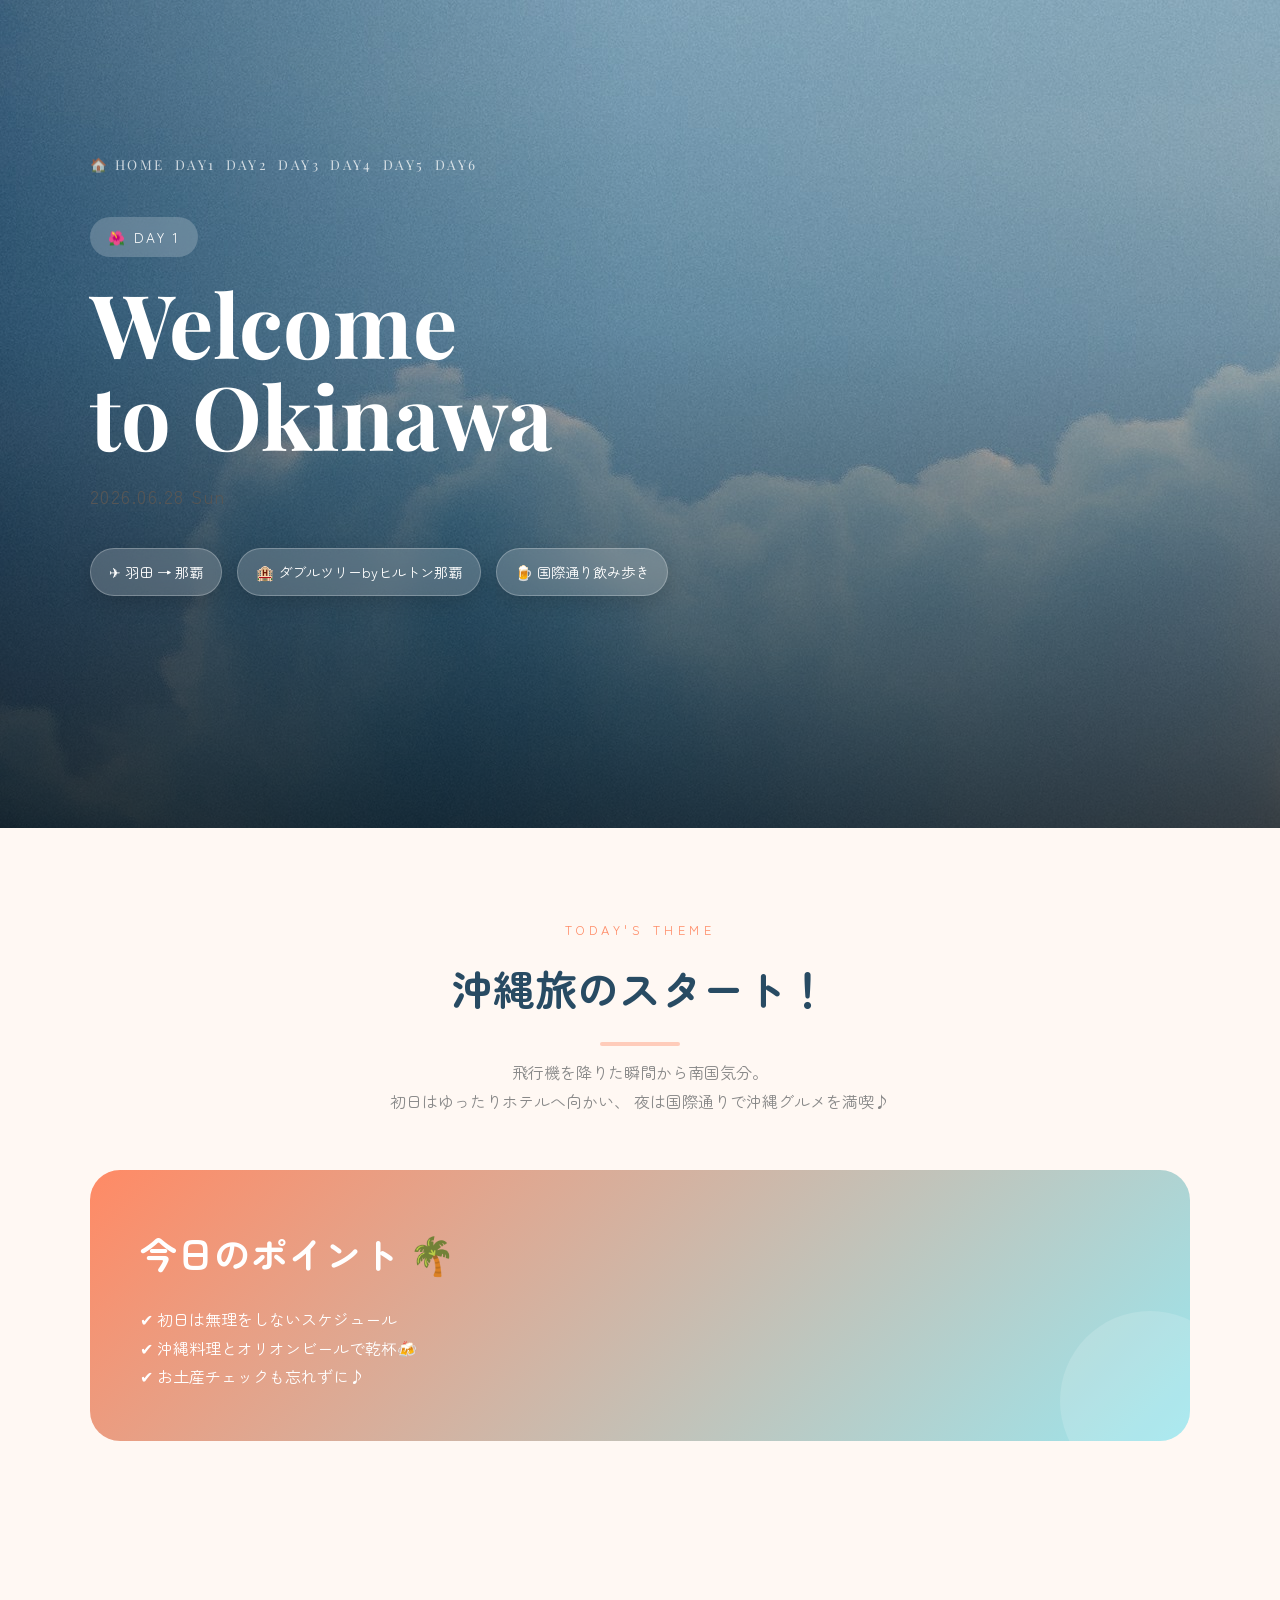
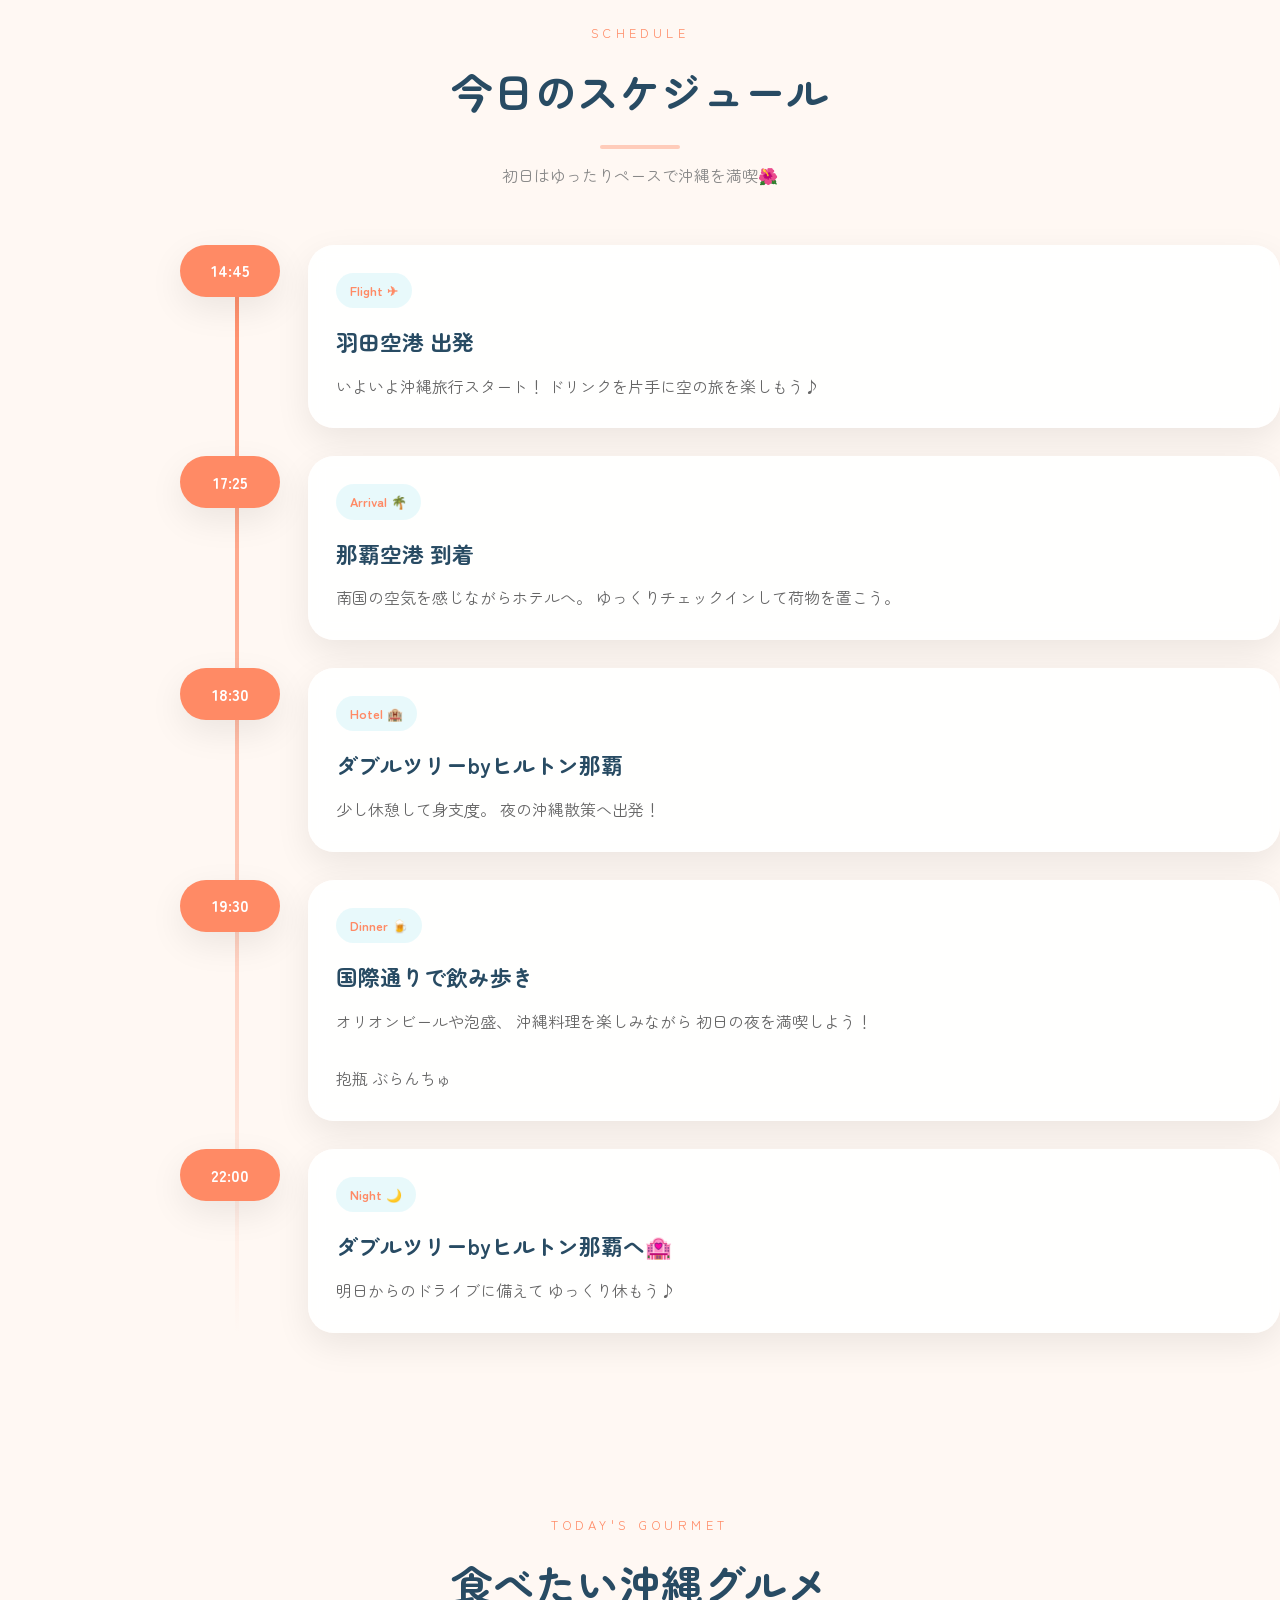
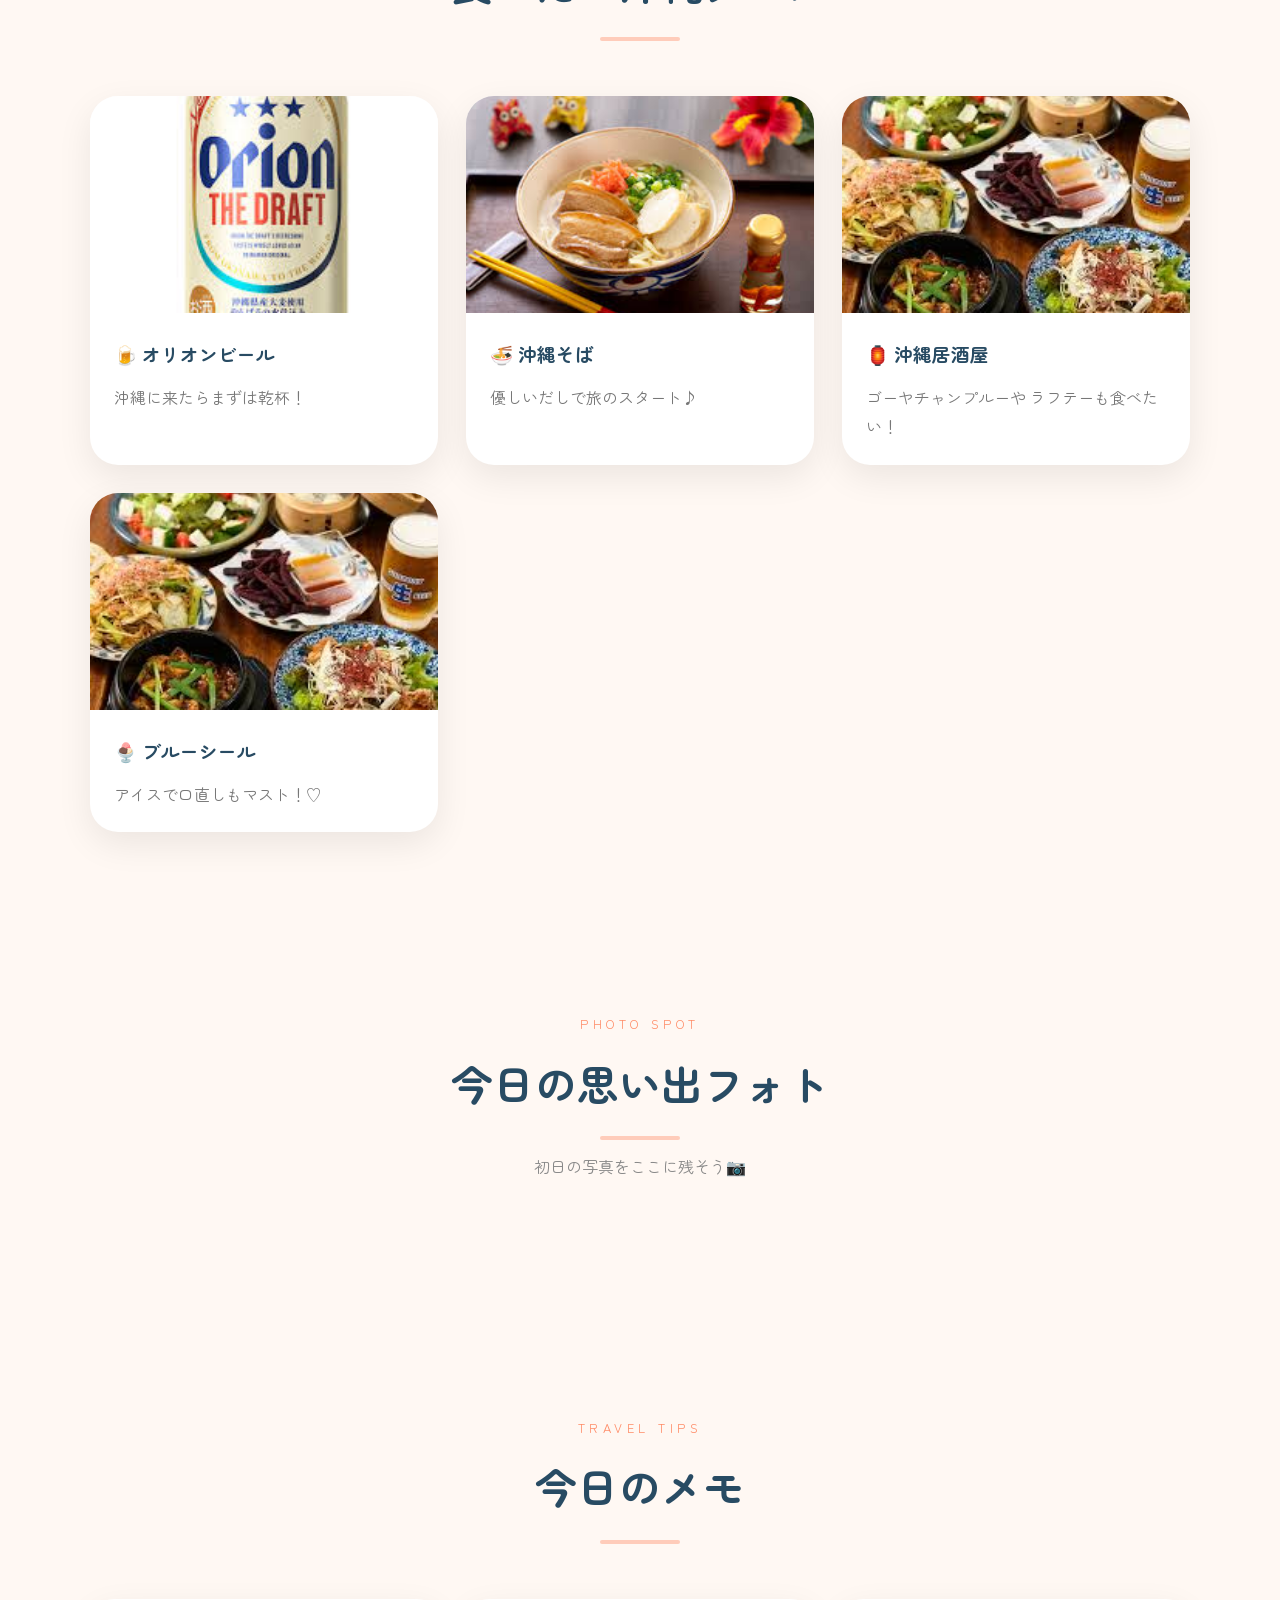
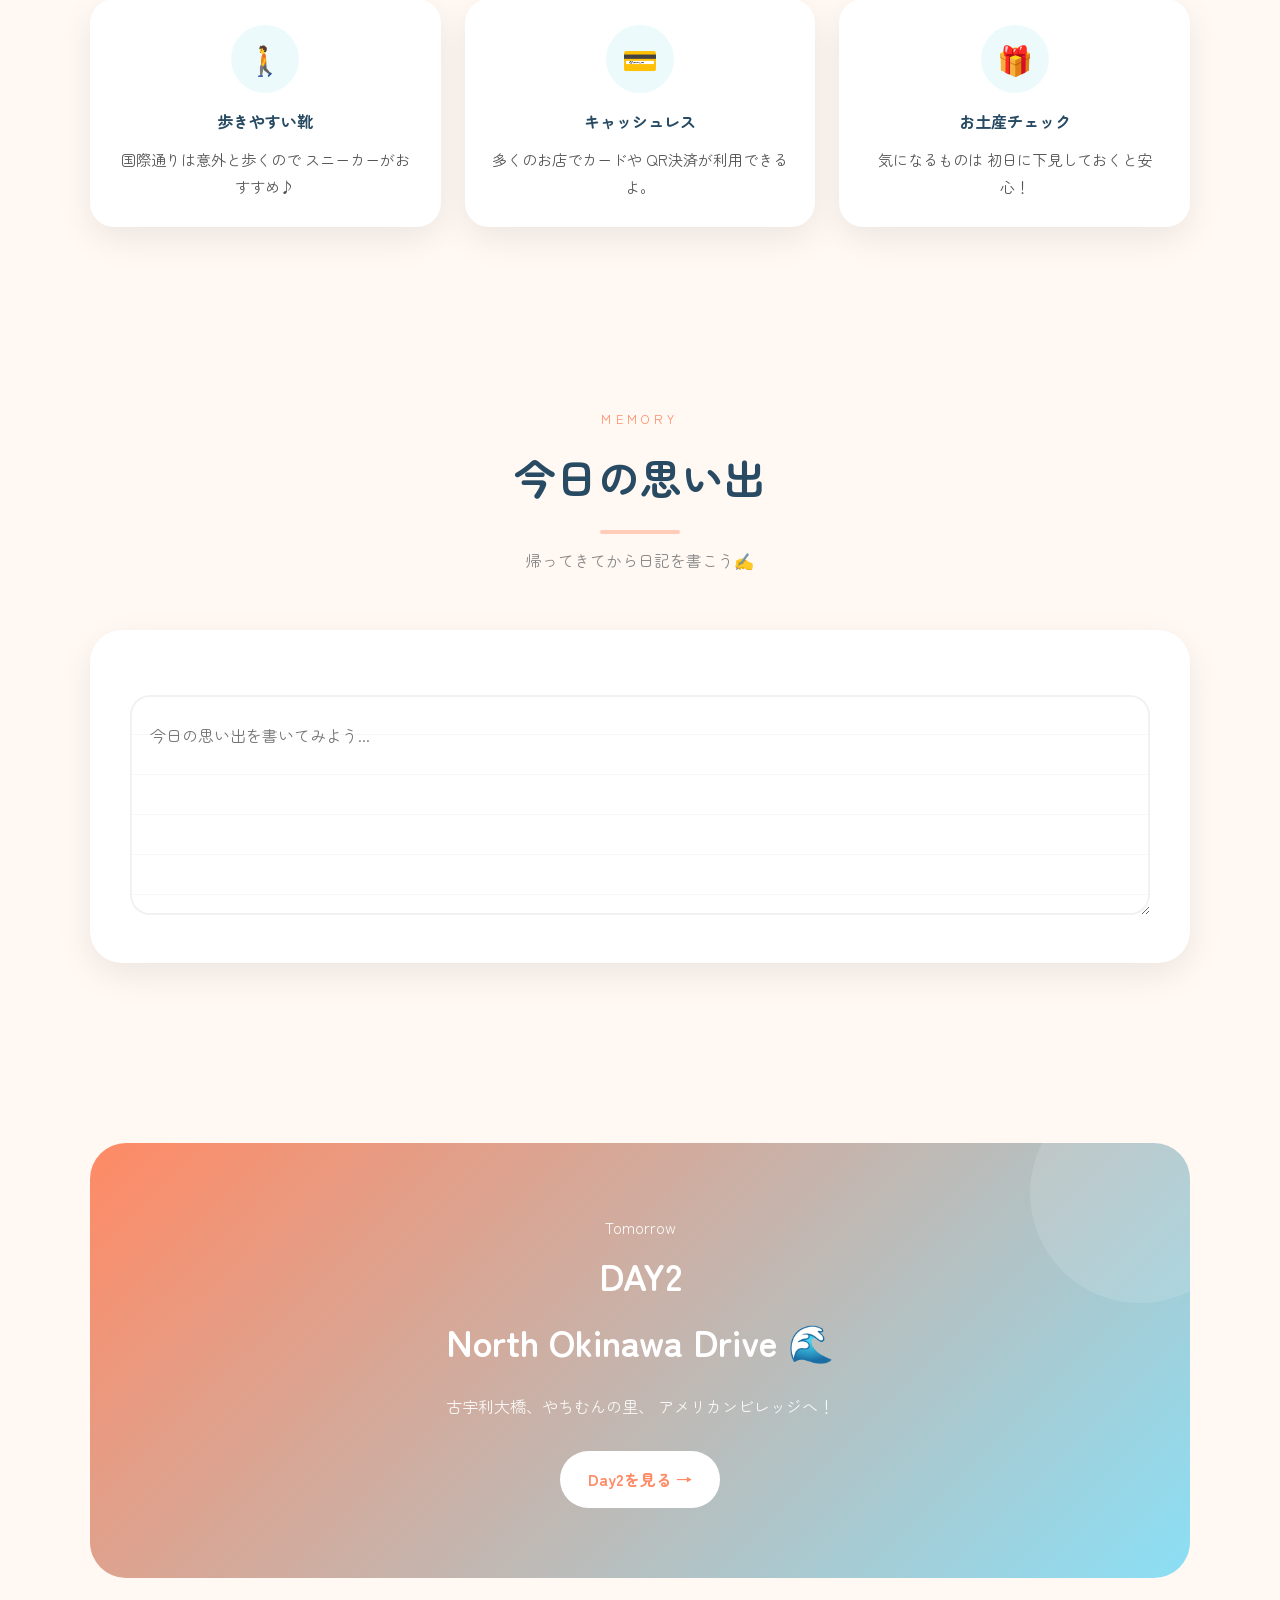
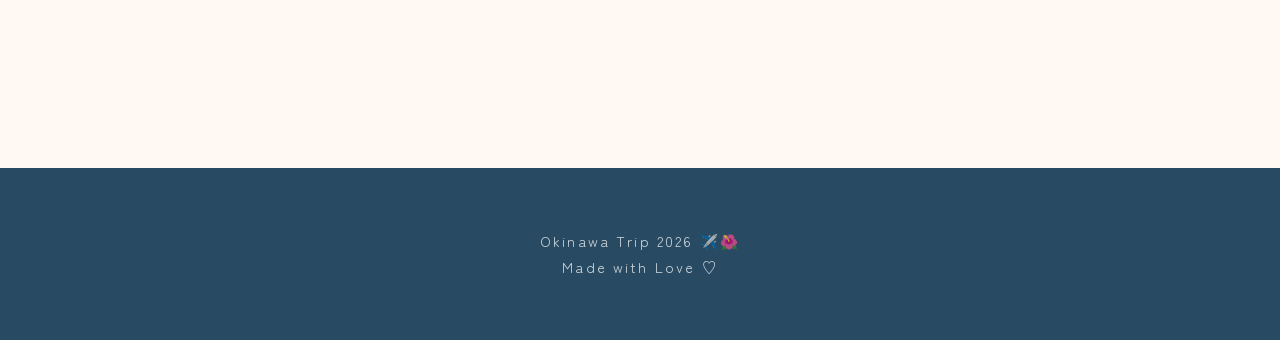
==== day1.html @ 251037a1 "Add files via upload" ====
<!DOCTYPE html>
<html lang="ja">

<head>
    <meta charset="UTF-8">
    <meta name="viewport" content="width=device-width, initial-scale=1.0">
    <title>Day1｜Welcome to Okinawa</title>
    <link rel="stylesheet" href="style.css">
</head>

<body class="day1">
    <!-- ==========================
         HERO
    =========================== -->
    <header class="hero" style="background-image:url('Background/day1.jpg');">
        <div class="hero-inner">
            <nav class="trip-nav">
                <a href="index.html">🏠 HOME</a>
                <a href="day1.html">DAY1</a>
                <a href="day2.html">DAY2</a>
                <a href="day3.html">DAY3</a>
                <a href="day4.html">DAY4</a>
                <a href="day5.html">DAY5</a>
                <a href="day6.html">DAY6</a>
            </nav>
            <span class="hero-day">
                🌺 DAY 1
            </span>
            <h1>
                Welcome<br>
                to Okinawa
            </h1>
            <p class="hero-sub">
                2026.06.28 Sun
            </p>
            <div class="hero-info">
                <span class="hero-chip">
                    ✈ 羽田 → 那覇
                </span>
                <span class="hero-chip">
                    🏨 ダブルツリーbyヒルトン那覇
                </span>
                <span class="hero-chip">
                    🍺 国際通り飲み歩き
                </span>
            </div>
        </div>
    </header>
    <!-- ==========================
         TODAY'S THEME
    =========================== -->
    <section>
        <div class="container">
            <div class="section-title fade">
                <span>Today's Theme</span>
                <h2>
                    沖縄旅のスタート！
                </h2>
                <p>
                    飛行機を降りた瞬間から南国気分。
                    <br>
                    初日はゆったりホテルへ向かい、
                    夜は国際通りで沖縄グルメを満喫♪
                </p>
            </div>
            <div class="pickup fade">
                <h2>
                    今日のポイント 🌴
                </h2>
                <p>
                    ✔ 初日は無理をしないスケジュール<br>
                    ✔ 沖縄料理とオリオンビールで乾杯🍻<br>
                    ✔ お土産チェックも忘れずに♪
                </p>
            </div>
        </div>
    </section>
    <!-- ==========================
         SCHEDULE
    =========================== -->
    <section>
        <div class="container">
            <div class="section-title fade">
                <span>Schedule</span>
                <h2>
                    今日のスケジュール
                </h2>
                <p>
                    初日はゆったりペースで沖縄を満喫🌺
                </p>
            </div>
            <div class="schedule fade">
                <div class="schedule-item">
                    <div class="schedule-time">
                        14:45
                    </div>
                    <div class="schedule-card">
                        <span class="tag">Flight ✈</span>
                        <h3>
                            羽田空港 出発
                        </h3>
                        <p>
                            いよいよ沖縄旅行スタート！
                            ドリンクを片手に空の旅を楽しもう♪
                        </p>
                    </div>
                </div>
                <div class="schedule-item">
                    <div class="schedule-time">
                        17:25
                    </div>
                    <div class="schedule-card">
                        <span class="tag">Arrival 🌴</span>
                        <h3>
                            那覇空港 到着
                        </h3>
                        <p>
                            南国の空気を感じながらホテルへ。
                            ゆっくりチェックインして荷物を置こう。
                        </p>
                    </div>
                </div>
                <div class="schedule-item">
                    <div class="schedule-time">
                        18:30
                    </div>
                    <div class="schedule-card">
                        <span class="tag">Hotel 🏨</span>
                        <h3>
                            ダブルツリーbyヒルトン那覇
                        </h3>
                        <p>
                            少し休憩して身支度。
                            夜の沖縄散策へ出発！
                        </p>
                    </div>
                </div>
                <div class="schedule-item">
                    <div class="schedule-time">
                        19:30
                    </div>
                    <div class="schedule-card">
                        <span class="tag">Dinner 🍺</span>
                        <h3>
                            国際通りで飲み歩き
                        </h3>
                        <p>
                            オリオンビールや泡盛、
                            沖縄料理を楽しみながら
                            初日の夜を満喫しよう！<br></br>
                            <a href="https://tabelog.com/okinawa/A4701/A470101/47002178/?gclsrc=aw.ds&&cid=yo_g_kw_shop_nml_47002178&gad_source=1&gad_campaignid=15516669106&gbraid=0AAAAADO8PFQ2NUq-G0MVsHvHdZ_PA7Sg9&gclid=Cj0KCQjw3K7RBhDJARIsAKRtP5SpSQHiXupCxWFwwmsovNoBuqVOJ9k1qZRU2jKMVcMt-S12qE7aiZEaAvj2EALw_wcB"
                                target="_blank" rel="noopener noreferrer">
                                抱瓶
                            </a>
                            <a href="https://tabelog.com/okinawa/A4701/A470101/47017376/?gclsrc=aw.ds&&cid=yo_g_kw_shop_nml_47017376&gad_source=1&gad_campaignid=15516669106&gbraid=0AAAAADO8PFQ2NUq-G0MVsHvHdZ_PA7Sg9&gclid=Cj0KCQjw3K7RBhDJARIsAKRtP5Sj0iE2bbgBYl0jLt5l17w6W36WVewSd4ZncRZOty7dJV7TUEob0XEaAmU5EALw_wcB"
                                target="_blank" rel="noopener noreferrer">
                                ぶらんちゅ
                            </a>
                        <p class="spot-link">
                        </p>
                    </div>
                </div>
                <div class="schedule-item">
                    <div class="schedule-time">
                        22:00
                    </div>
                    <div class="schedule-card">
                        <span class="tag">Night 🌙</span>
                        <h3>
                            ダブルツリーbyヒルトン那覇へ🏩
                        </h3>
                        <p>
                            明日からのドライブに備えて
                            ゆっくり休もう♪
                        </p>
                    </div>
                </div>
            </div>
        </div>
    </section>
    <!-- ==========================
         TODAY'S GOURMET
    =========================== -->
    <section>
        <div class="container">
            <div class="section-title fade">
                <span>Today's Gourmet</span>
                <h2>
                    食べたい沖縄グルメ
                </h2>
            </div>
            <div class="gourmet fade">
                <div class="gourmet-card">
                    <img src="Background/orion_beer.jpg" alt="オリオンビール">
                    <div class="gourmet-body">
                        <h3>
                            🍺 オリオンビール
                        </h3>
                        <p>
                            沖縄に来たらまずは乾杯！
                        </p>
                    </div>
                </div>
                <div class="gourmet-card">
                    <img src="Background/soba.jpg" alt="沖縄そば">
                    <div class="gourmet-body">
                        <h3>
                            🍜 沖縄そば
                        </h3>
                        <p>
                            優しいだしで旅のスタート♪
                        </p>
                    </div>
                </div>
                <div class="gourmet-card">
                    <img src="Background/izakaya.jpg" alt="沖縄居酒屋">
                    <div class="gourmet-body">
                        <h3>
                            🏮 沖縄居酒屋
                        </h3>
                        <p>
                            ゴーヤチャンプルーや
                            ラフテーも食べたい！
                        </p>
                    </div>
                </div>
                <div class="gourmet-card">
                    <img src="Background/izakaya.jpg" alt="沖縄居酒屋">
                    <div class="gourmet-body">
                        <h3>
                            🍨 ブルーシール
                        </h3>
                        <p>
                            アイスで口直しもマスト！♡
                        </p>
                    </div>
                </div>
            </div>
        </div>
    </section>
    <!-- ==========================
         PHOTO SPOT
    =========================== -->
    <section>
        <div class="container">
            <div class="section-title fade">
                <span>Photo Spot</span>
                <h2>
                    今日の思い出フォト
                </h2>
                <p>
                    初日の写真をここに残そう📷
                </p>
            </div>
            <!-- <div class="photo-grid fade">
                <div class="photo-card">
                    <img src="Background/kokusai_doori.jpg" alt="国際通り">
                    <div class="photo-body">
                        <h3>
                            🌴 国際通り
                        </h3>
                        <p>
                            ネオンが灯る沖縄一番の繁華街。
                            旅のスタートにぴったり！
                        </p>
                    </div>
                </div>
                <div class="photo-card">
                    <img src="Background/orion_beer.jpg" alt="オリオンビール">
                    <div class="photo-body">
                        <h3>
                            🍺 乾杯！
                        </h3>
                        <p>
                            沖縄に着いた記念の一枚✨
                        </p>
                    </div>
                </div>
            </div>
        </div> -->
    </section>
    <!-- ==========================
         TRAVEL TIPS
    =========================== -->
    <section>
        <div class="container">
            <div class="section-title fade">
                <span>Travel Tips</span>
                <h2>
                    今日のメモ
                </h2>
            </div>
            <div class="info-box fade">
                <div class="info-item">
                    <div class="icon">
                        🚶
                    </div>
                    <h4>
                        歩きやすい靴
                    </h4>
                    <p>
                        国際通りは意外と歩くので
                        スニーカーがおすすめ♪
                    </p>
                </div>
                <div class="info-item">
                    <div class="icon">
                        💳
                    </div>
                    <h4>
                        キャッシュレス
                    </h4>
                    <p>
                        多くのお店でカードや
                        QR決済が利用できるよ。
                    </p>
                </div>
                <div class="info-item">
                    <div class="icon">
                        🎁
                    </div>
                    <h4>
                        お土産チェック
                    </h4>
                    <p>
                        気になるものは
                        初日に下見しておくと安心！
                    </p>
                </div>
            </div>
        </div>
    </section>
    <!-- ==========================
         MEMORY
    =========================== -->
    <section>
        <div class="container">
            <div class="section-title fade">
                <span>Memory</span>
                <h2>
                    今日の思い出
                </h2>
                <p>
                    帰ってきてから日記を書こう✍️
                </p>
            </div>
            <div class="memory fade">
                <textarea placeholder="今日の思い出を書いてみよう..."></textarea>
            </div>
        </div>
    </section>
    <!-- ==========================
         NEXT DAY
    =========================== -->
    <section>
        <div class="container">
            <div class="next-day fade">
                <p>
                    Tomorrow
                </p>
                <h2>
                    DAY2<br>
                    North Okinawa Drive 🌊
                </h2>
                <p>
                    古宇利大橋、やちむんの里、
                    アメリカンビレッジへ！
                </p>
                <a href="day2.html" class="button">
                    Day2を見る →
                </a>
            </div>
        </div>
    </section>
    <footer>
        <p>
            Okinawa Trip 2026 ✈️🌺<br>
            Made with Love ♡
        </p>
    </footer>
    <script src="script.js"></script>
</body>

</html>
---- style.css ----
/* ==================================================
   OKINAWA TRIP 2026
   STYLE.CSS
   Part 1
================================================== */
/* ==================================================
   GOOGLE FONT
================================================== */
@import url('https://fonts.googleapis.com/css2?family=Zen+Maru+Gothic:wght@400;500;700&family=Playfair+Display:wght@500;700&display=swap');

/* ==================================================
   RESET
================================================== */
* {
    margin: 0;
    padding: 0;
    box-sizing: border-box;
}

html {
    scroll-behavior: smooth;
}

body {
    font-family: "Zen Maru Gothic", sans-serif;
    background:
        radial-gradient(circle at top right,
            rgba(255, 255, 255, .85),
            transparent 35%),
        radial-gradient(circle at bottom left,
            rgba(255, 255, 255, .55),
            transparent 30%),
        radial-gradient(circle at 20% 20%,
            rgba(255, 255, 255, .45),
            transparent 25%),
        var(--bg);
    color: #555;
    line-height: 1.8;
    overflow-x: hidden;
}

img {
    display: block;
    width: 100%;
}

a {
    color: inherit;
    text-decoration: none;
}

ul {
    list-style: none;
}

button {
    border: none;
    background: none;
    font: inherit;
}

/* ==================================================
   VARIABLES
================================================== */
:root {
    /* Theme */
    --main: #67D3E0;
    --sub: #8CE0A9;
    --accent: #FFD166;
    --pink: #FFB8D5;
    --orange: #FFA552;
    --white: #ffffff;
    --bg: #FFFDF9;
    --text: #565656;
    --title: #284B63;
    --line: #ECECEC;
    /* Radius */
    --radius-s: 12px;
    --radius-m: 22px;
    --radius-l: 36px;
    /* Shadow */
    --shadow:
        0 12px 35px rgba(0, 0, 0, .08);
    --shadow-hover:
        0 22px 45px rgba(0, 0, 0, .12);
    /* Width */
    --content: 1100px;
}

/* ==================================================
   COMMON
================================================== */
.container {
    width: min(var(--content), 90%);
    margin: auto;
}

section {
    padding: 90px 0;
}

h1 {
    font-family: "Playfair Display", serif;
    color: white;
}

h2 {
    font-size: 2.3rem;
    color: var(--title);
}

h3 {
    color: var(--title);
}

p {
    color: var(--text);
}

.pc {
    display: block;
}

.sp {
    display: none;
}

/* ==================================================
   SECTION TITLE
================================================== */
.section-title {
    text-align: center;
    margin-bottom: 55px;
}

.section-title span {
    display: block;
    color: var(--main);
    font-size: .8rem;
    letter-spacing: .35em;
    text-transform: uppercase;
    margin-bottom: 10px;
}

.section-title h2 {
    font-size: 2.6rem;
}

.section-title h2::after {
    content: "";
    display: block;
    width: 80px;
    height: 4px;
    margin: 16px auto 0;
    border-radius: 999px;
    background: var(--main);
    opacity: .4;
}

.section-title p {
    margin-top: 12px;
    color: #888;
}

/* ==================================================
   HERO
================================================== */
.hero {
    position: relative;
    height: 92vh;
    display: flex;
    align-items: flex-end;
    color: white;
    background-size: 110%;
    animation: heroZoom 20s ease-in-out infinite alternate;
    background-position: center;
    background-repeat: no-repeat;
}

@keyframes heroZoom {
    from {
        background-size: 110%;
    }

    to {
        background-size: 120%;
    }
}

.hero::before {
    content: "";
    position: absolute;
    inset: 0;
    background:
        linear-gradient(180deg,
            rgba(0, 0, 0, .05) 0%,
            rgba(0, 0, 0, .15) 40%,
            rgba(0, 0, 0, .65) 100%),
        linear-gradient(90deg,
            rgba(0, 0, 0, .20) 0%,
            transparent 50%);
}

.hero-inner {
    position: relative;
    z-index: 2;
    width: min(1100px, 90%);
    margin: auto;
    padding-bottom: 80px;
    animation: fadeUp 1.2s ease;
}

.hero-day {
    display: inline-block;
    padding: 8px 18px;
    border-radius: 999px;
    background: rgba(255, 255, 255, .2);
    backdrop-filter: blur(8px);
    font-size: .85rem;
    letter-spacing: .18em;
}

.hero h1 {
    margin-top: 20px;
    font-size: clamp(3.5rem, 7vw, 5.5rem);
    line-height: 1.05;
}

.hero-sub {
    margin-top: 18px;
    font-size: 1.15rem;
    letter-spacing: .08em;
}

.hero-info {
    margin-top: 35px;
    display: flex;
    flex-wrap: wrap;
    gap: 15px;
}

.hero-chip {
    padding: 10px 18px;
    border-radius: 999px;
    background: rgba(255, 255, 255, .18);
    backdrop-filter: blur(10px);
    font-size: .9rem;
    border: 1px solid rgba(255, 255, 255, .25);
    box-shadow: 0 8px 20px rgba(0, 0, 0, .15);
}

/* ==================================================
   CARD
================================================== */
.card {
    background: white;
    border-radius: var(--radius-l);
    padding: 40px;
    box-shadow: var(--shadow);
    transition: .35s;
}

.card:hover {
    transform: translateY(-8px);
    box-shadow: var(--shadow-hover);
}

/* ==================================================
   BUTTON
================================================== */
.button {
    display: inline-flex;
    align-items: center;
    justify-content: center;
    gap: 10px;
    padding: 14px 28px;
    border-radius: 999px;
    background: var(--main);
    color: white;
    font-weight: 700;
    transition: .3s;
}

.button:hover {
    transform: translateY(-3px);
    background: #48c2d1;
}

/* ==================================================
   PHOTO
================================================== */
.photo {
    overflow: hidden;
    border-radius: 28px;
}

.photo img {
    transition: .45s;
}

.photo:hover img {
    transform: scale(1.05);
}

/* ==================================================
   FADE
================================================== */
.fade {
    opacity: 0;
    transform: translateY(40px);
}

.fade {
    opacity: 0;
    transform:
        translateY(40px) scale(.97);
}

/* ==================================================
   SCHEDULE
================================================== */
.schedule {
    display: flex;
    flex-direction: column;
    gap: 28px;
    position: relative;
}

.schedule::before {
    content: "";
    position: absolute;
    left: 145px;
    top: 0;
    bottom: 0;
    width: 4px;
    background: linear-gradient(to bottom,
            var(--main),
            rgba(255, 255, 255, 0));
}

.schedule-item {
    display: grid;
    grid-template-columns: 100px 1fr;
    gap: 28px;
    align-items: start;
    left: 90px;
}

.schedule-time {
    display: flex;
    justify-content: center;
    align-items: center;
    background: var(--main);
    color: white;
    font-weight: 700;
    border-radius: 999px;
    height: 52px;
    box-shadow: var(--shadow);
    position: relative;
    z-index: 2;
}

.schedule-card {
    position: relative;
    background: rgba(255, 255, 255, .92);
    backdrop-filter: blur(8px);
    border-radius: 26px;
    padding: 28px;
    box-shadow: var(--shadow);
    transition: .35s;
}

.schedule-item {
    position: relative;
}

.schedule-item::before {
    content: "";
    position: absolute;
    left: 42px;
    top: 22px;
    width: 20px;
    height: 20px;
    border-radius: 50%;
    background: white;
    border: 4px solid var(--main);
    z-index: 2;
}

.schedule-card:hover {
    transform: translateY(-6px);
    box-shadow: var(--shadow-hover);
}

.schedule-card h3 {
    margin-bottom: 10px;
    font-size: 1.35rem;
}

.schedule-card p {
    color: #666;
}

/* ==================================================
   SPOT TAG
================================================== */
.tag {
    display: inline-block;
    padding: 6px 14px;
    margin-bottom: 15px;
    border-radius: 999px;
    background: rgba(103, 211, 224, .15);
    color: var(--main);
    font-size: .8rem;
    font-weight: 700;
}

/* ==================================================
   PHOTO CARD
================================================== */
.photo-card {
    overflow: hidden;
    border-radius: 30px;
    background: white;
    box-shadow: var(--shadow);
    transition: .35s;
    position: relative;
}

.photo-card:hover {
    transform: translateY(-8px);
    box-shadow: var(--shadow-hover);
}

.photo-card img {
    aspect-ratio: 16/10;
    object-fit: cover;
    transition: .8s;
}

.photo-card:hover img {
    transform: scale(1.08);
}

.photo-body {
    padding: 26px;
}

.photo-body h3 {
    letter-spacing: .08em;
}

.photo-body p {
    color: #777;
}

/* ==================================================
   PHOTO GRID
================================================== */
.photo-grid {
    display: grid;
    grid-template-columns:
        repeat(auto-fit, minmax(320px, 1fr));
    gap: 30px;
}

/* ==================================================
   INFORMATION BOX
================================================== */
.info-box {
    display: grid;
    grid-template-columns:
        repeat(auto-fit, minmax(240px, 1fr));
    gap: 24px;
}

.info-item {
    background: white;
    border-radius: 24px;
    padding: 26px;
    text-align: center;
    box-shadow: var(--shadow);
}

.info-item h4 {
    margin: 14px 0 10px;
    color: var(--title);
}

.info-item p {
    font-size: .95rem;
}

/* ==================================================
   ICON
================================================== */
.icon {
    width: 68px;
    height: 68px;
    margin: auto;
    display: flex;
    align-items: center;
    justify-content: center;
    border-radius: 50%;
    background: rgba(103, 211, 224, .12);
    font-size: 1.8rem;
}

/* ==================================================
   CHECK LIST
================================================== */
.check-list {
    display: flex;
    flex-direction: column;
    gap: 15px;
}

.check-list li {
    display: flex;
    gap: 14px;
    align-items: flex-start;
}

.check-list li::before {
    content: "✔";
    color: var(--main);
    font-weight: bold;
}

/* ==================================================
   BALLOON
================================================== */
.balloon {
    position: relative;
    background: #FFF9EC;
    border-radius: 24px;
    padding: 28px;
    margin-top: 30px;
}

.balloon::before {
    content: "";
    position: absolute;
    top: -12px;
    left: 40px;
    width: 24px;
    height: 24px;
    background: #FFF9EC;
    transform: rotate(45deg);
}

.balloon strong {
    color: var(--main);
}

/* ==================================================
   MEMO
================================================== */
.memo {
    background: white;
    border-left: 8px solid var(--main);
    padding: 24px 28px;
    border-radius: 18px;
    box-shadow: var(--shadow);
}

/* ==================================================
   SPLIT LAYOUT
================================================== */
.split {
    display: grid;
    grid-template-columns:
        1fr 1fr;
    gap: 50px;
    align-items: center;
}

/* ==================================================
   NUMBER TITLE
================================================== */
.number-title {
    display: flex;
    align-items: center;
    gap: 18px;
    margin-bottom: 28px;
}

.number-title span {
    width: 52px;
    height: 52px;
    display: flex;
    align-items: center;
    justify-content: center;
    border-radius: 50%;
    background: var(--main);
    color: white;
    font-weight: bold;
    font-size: 1.2rem;
}

.number-title h2 {
    margin: 0;
}

/* ==================================================
   PICKUP
================================================== */
.pickup {
    position: relative;
    overflow: hidden;
    border-radius: 30px;
    background: linear-gradient(135deg,
            var(--main),
            #9BE6EE);
    padding: 50px;
    color: white;
}

.pickup h2 {
    color: white;
    margin-bottom: 18px;
}

.pickup p {
    color: white;
}

.pickup::after {
    content: "";
    position: absolute;
    right: -50px;
    bottom: -50px;
    width: 180px;
    height: 180px;
    border-radius: 50%;
    background: rgba(255, 255, 255, .15);
}

/* ==================================================
   DIVIDER
================================================== */
.divider {
    width: 120px;
    height: 4px;
    background: var(--main);
    margin: 70px auto;
    border-radius: 999px;
    opacity: .25;
}

/* ==================================================
   GALLERY
================================================== */
.gallery {
    display: grid;
    grid-template-columns: 2fr 1fr;
    gap: 24px;
}

.gallery-main {
    display: flex;
}

.gallery-side {
    display: grid;
    gap: 24px;
}

.gallery img {
    width: 100%;
    height: 100%;
    object-fit: cover;
    border-radius: 28px;
    transition: .4s;
    box-shadow: var(--shadow);
}

.gallery img:hover {
    transform: scale(1.03);
    box-shadow: var(--shadow-hover);
}

/* ==================================================
   GOURMET
================================================== */
.gourmet {
    display: grid;
    grid-template-columns:
        repeat(auto-fit, minmax(260px, 1fr));
    gap: 28px;
}

.gourmet-card {
    background: white;
    border-radius: 28px;
    overflow: hidden;
    box-shadow: var(--shadow);
    transition: .35s;
}

.gourmet-card:hover {
    transform: translateY(-8px);
    box-shadow: var(--shadow-hover);
}

.gourmet-card img {
    aspect-ratio: 16/10;
    object-fit: cover;
}

.gourmet-body {
    padding: 24px;
}

.gourmet-body h3 {
    margin-bottom: 12px;
}

.gourmet-body p {
    color: #777;
}

/* ==================================================
   MEMORY
================================================== */
.memory {
    background: white;
    border-radius: 32px;
    padding: 40px;
    box-shadow: var(--shadow);
}

.memory textarea {
    width: 100%;
    min-height: 220px;
    margin-top: 25px;
    border: none;
    resize: vertical;
    border-radius: 20px;
    padding: 20px;
    font: inherit;
    color: #666;
    box-shadow: inset 0 0 0 2px #F1F1F1;
    background: linear-gradient(transparent 39px, #EFEFEF 40px);
    background-size: 100% 40px;
    line-height: 40px;
}

.memory textarea:focus {
    outline: none;
    box-shadow:
        inset 0 0 0 2px var(--main);
}

/* ==================================================
   NEXT DAY
================================================== */
.next-day {
    background: linear-gradient(135deg,
            var(--main),
            #8BDFF5);
    border-radius: 36px;
    color: white;
    padding: 70px;
    text-align: center;
    overflow: hidden;
    position: relative;
}

.next-day::before {
    content: "";
    position: absolute;
    width: 220px;
    height: 220px;
    border-radius: 50%;
    background: rgba(255, 255, 255, .12);
    right: -60px;
    top: -60px;
}

.next-day h2 {
    color: white;
    margin-bottom: 18px;
}

.next-day p {
    color: white;
    opacity: .9;
}

.next-day .button {
    margin-top: 30px;
    background: white;
    color: var(--main);
}

.next-day .button:hover {
    background: #FFF4DA;
}

/* ==================================================
   STAMP
================================================== */
.stamp {
    display: inline-flex;
    align-items: center;
    justify-content: center;
    width: 90px;
    height: 90px;
    border-radius: 50%;
    border: 4px dashed var(--main);
    color: var(--main);
    font-size: 2rem;
    margin: auto;
}

/* ==================================================
   PHOTO FRAME
================================================== */
.frame {
    background: white;
    padding: 14px;
    border-radius: 22px;
    box-shadow: var(--shadow);
    transform: rotate(-2deg);
}

.frame:nth-child(even) {
    transform: rotate(2deg);
}

/* ==================================================
   FOOTER
================================================== */
footer {
    margin-top: 100px;
    padding: 60px 20px;
    text-align: center;
    background: #284B63;
}

footer p {
    color: white;
    opacity: .75;
    letter-spacing: .15em;
    font-size: .9rem;
}

/* ==================================================
   ANIMATION
================================================== */
@keyframes float {
    0% {
        transform: translateY(0);
    }

    50% {
        transform: translateY(-8px);
    }

    100% {
        transform: translateY(0);
    }
}

.float {
    animation: float 3s ease-in-out infinite;
}

@keyframes fadeUp {
    from {
        opacity: 0;
        transform: translateY(40px);
    }

    to {
        opacity: 1;
        transform: translateY(0);
    }
}

.fade-up {
    animation: fadeUp .8s ease both;
}

/* ==================================================
   RESPONSIVE
================================================== */
@media(max-width:900px) {
    .hero {
        height: 72vh;
    }

    .hero h1 {
        font-size: 3rem;
    }

    .split {
        grid-template-columns: 1fr;
    }

    .gallery {
        grid-template-columns: 1fr;
    }

    .gallery-side {
        grid-template-columns: 1fr 1fr;
    }

    .schedule-item {
        grid-template-columns: 1fr;
        gap: 15px;
    }

    .schedule-time {
        width: 120px;
    }

    .next-day {
        padding: 45px 25px;
    }
}

@media(max-width:600px) {
    section {
        padding: 90px 0;
        position: relative;
    }

    section::before {
        content: "";
        position: absolute;
        inset: 20px;
        border-radius: 40px;
        background:
            rgba(255, 255, 255, .25);
        z-index: -1;
    }

    .card {
        padding: 28px;
    }

    .hero {
        height: 65vh;
    }

    .hero-inner {
        padding-bottom: 50px;
    }

    .hero h1 {
        font-size: 2.4rem;
    }

    .hero-sub {
        margin-top: 18px;
        font-size: 1rem;
        letter-spacing: .35em;
        text-transform: uppercase;
    }

    .hero-info {
        gap: 10px;
    }

    .hero-chip {
        font-size: .8rem;
    }

    .photo-grid {
        grid-template-columns: 1fr;
    }

    .gourmet {
        grid-template-columns: 1fr;
    }

    .gallery-side {
        grid-template-columns: 1fr;
    }

    .pc {
        display: none;
    }

    .sp {
        display: block;
    }
}

/* ==========================================
   SCROLL ANIMATION
========================================== */
.fade {
    opacity: 0;
    transform: translateY(50px);
    transition:
        opacity .8s ease,
        transform .8s ease;
}

.fade.show {
    opacity: 1;
    transform: translateY(0);
}

.cover-badge {
    display: inline-block;
    padding: 12px 24px;
    margin-bottom: 24px;
    background: rgba(255, 255, 255, .18);
    backdrop-filter: blur(10px);
    border: 1px solid rgba(255, 255, 255, .3);
    border-radius: 999px;
    color: white;
    letter-spacing: .15em;
    text-transform: uppercase;
    font-size: .8rem;
}

.hero {
    background:
        linear-gradient(rgba(0, 0, 0, .35),
            rgba(0, 0, 0, .35));
}

.polaroid {
    background: white;
    padding: 14px;
    border-radius: 8px;
    box-shadow: 0 15px 35px rgba(0, 0, 0, .15);
}

.polaroid img {
    display: block;
}

.polaroid p {
    text-align: center;
    margin-top: 12px;
}

/* ==================================================
   DAY COLOR
================================================== */
.day1 {
    --main: #FF8A65;
    background: #FFF8F3;
}

.day2 {
    --main: #4FC3F7;
    background: #F4FBFF;
}

.day3 {
    --main: #66BB6A;
    background: #F7FCF7;
}

.day4 {
    --main: #40C4FF;
    --bg: #EAFBFF;
}

.day5 {
    --main: #26C6DA;
    --bg: #ECFFFF;
}

.day6 {
    --main: #BA68C8;
    --bg: #FCF5FF;
}

.trip-nav {
    display: flex;
    flex-wrap: wrap;
    gap: 10px;
    margin-bottom: 40px;
}

.trip-nav a {
    background: none;
    border: none;
    color: white;
    position: relative;
}

.trip-nav a {
    font-family: "Playfair Display", serif;
    color: rgba(255, 255, 255, .75);
    letter-spacing: .18em;
    font-size: .85rem;
    position: relative;
}

.trip-nav a::after {
    content: "";
    position: absolute;
    left: 50%;
    bottom: -6px;
    width: 0;
    height: 1px;
    background: white;
    transform: translateX(-50%);
    transition: .3s;
}

.trip-nav a:hover::after,
.trip-nav a:active::after {
    width: 100%;
}

.trip-nav a:hover::after {
    width: 100%;
}

.trip-nav a:hover::after,
.trip-nav a:active::after {
    width: 100%;
}
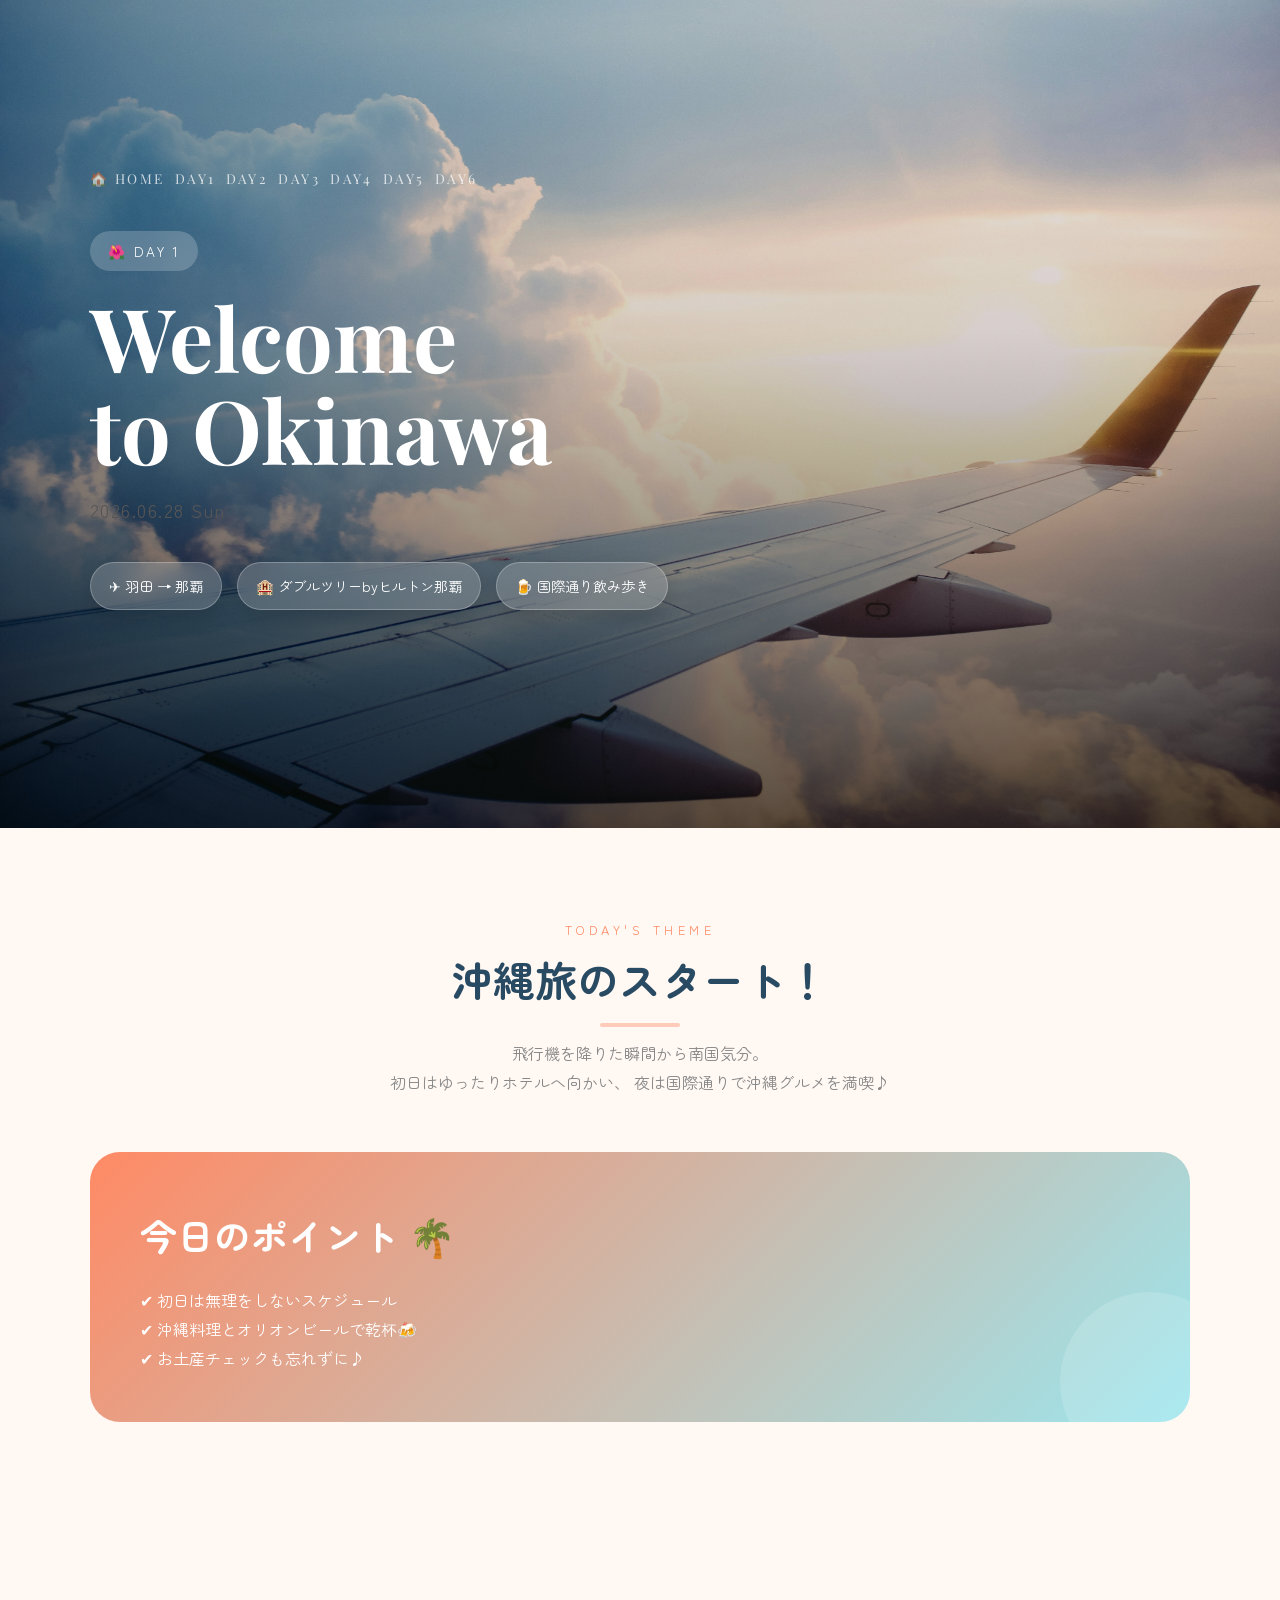
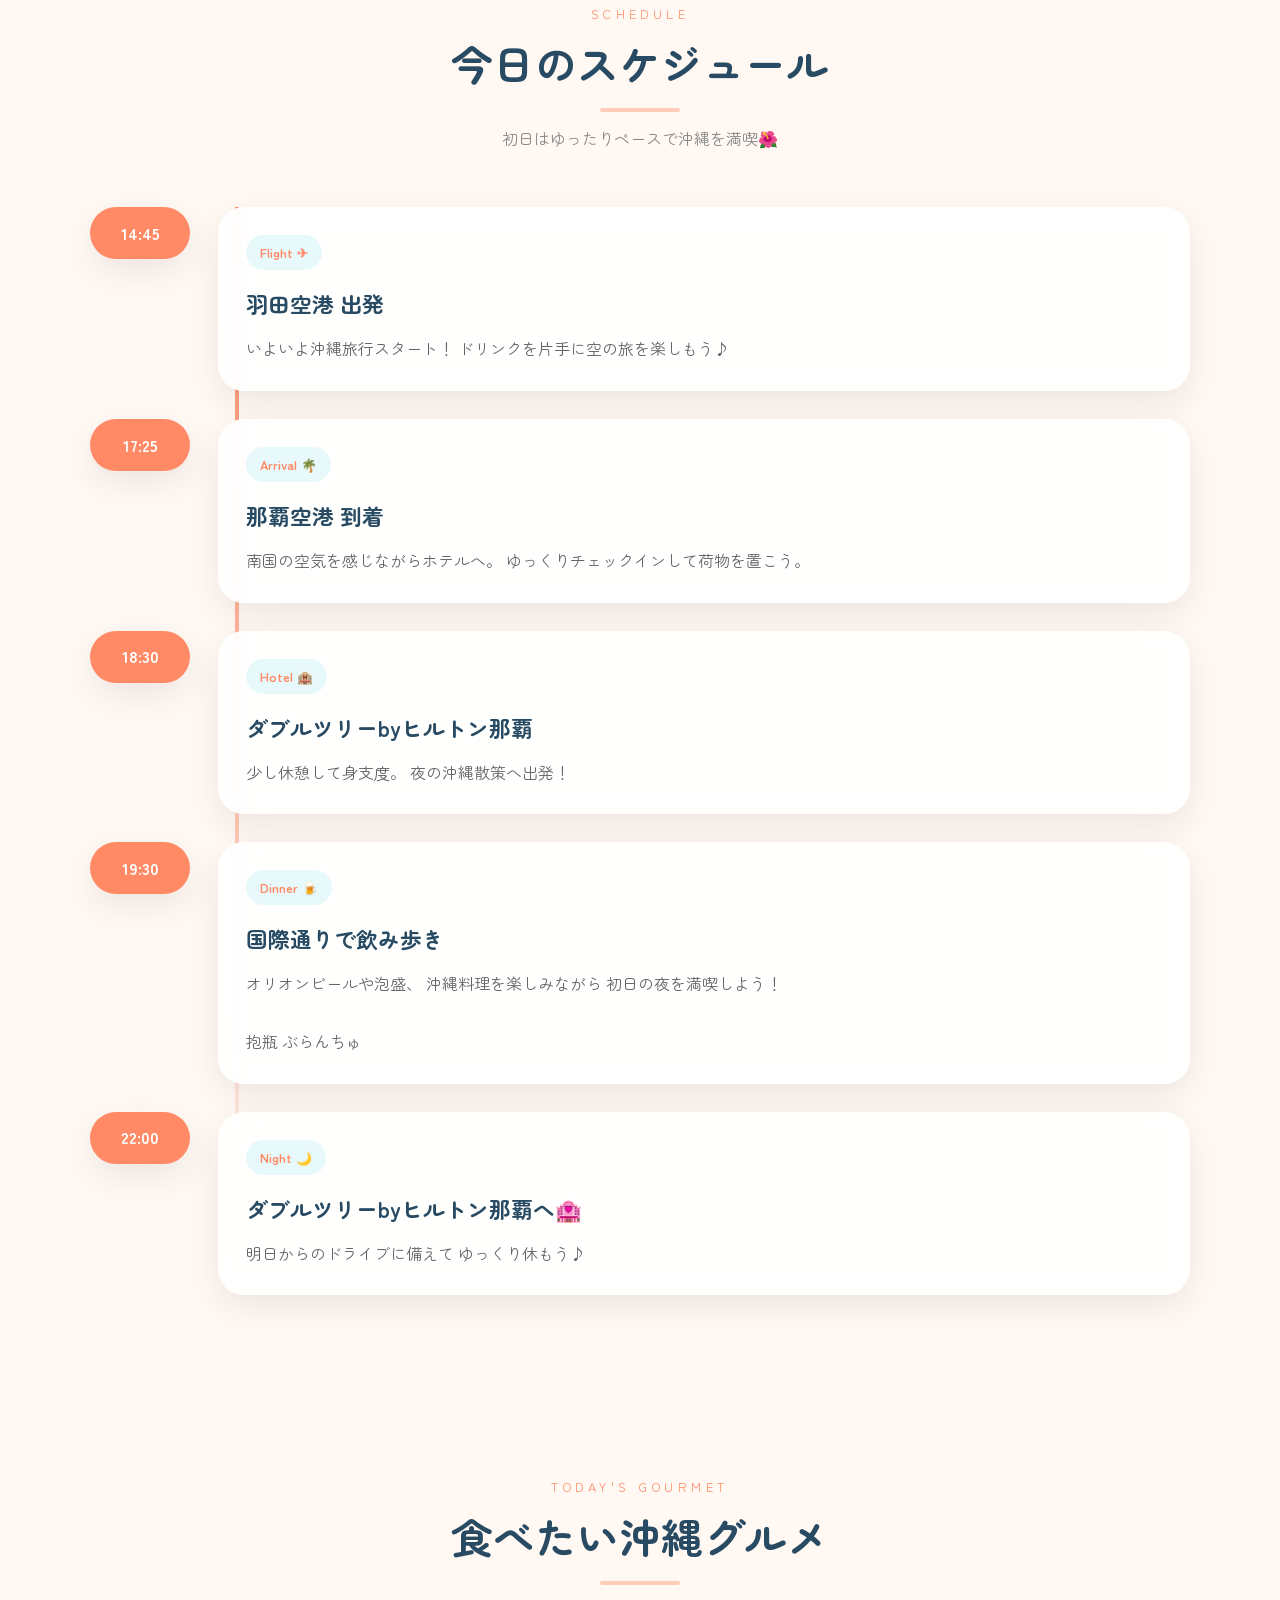
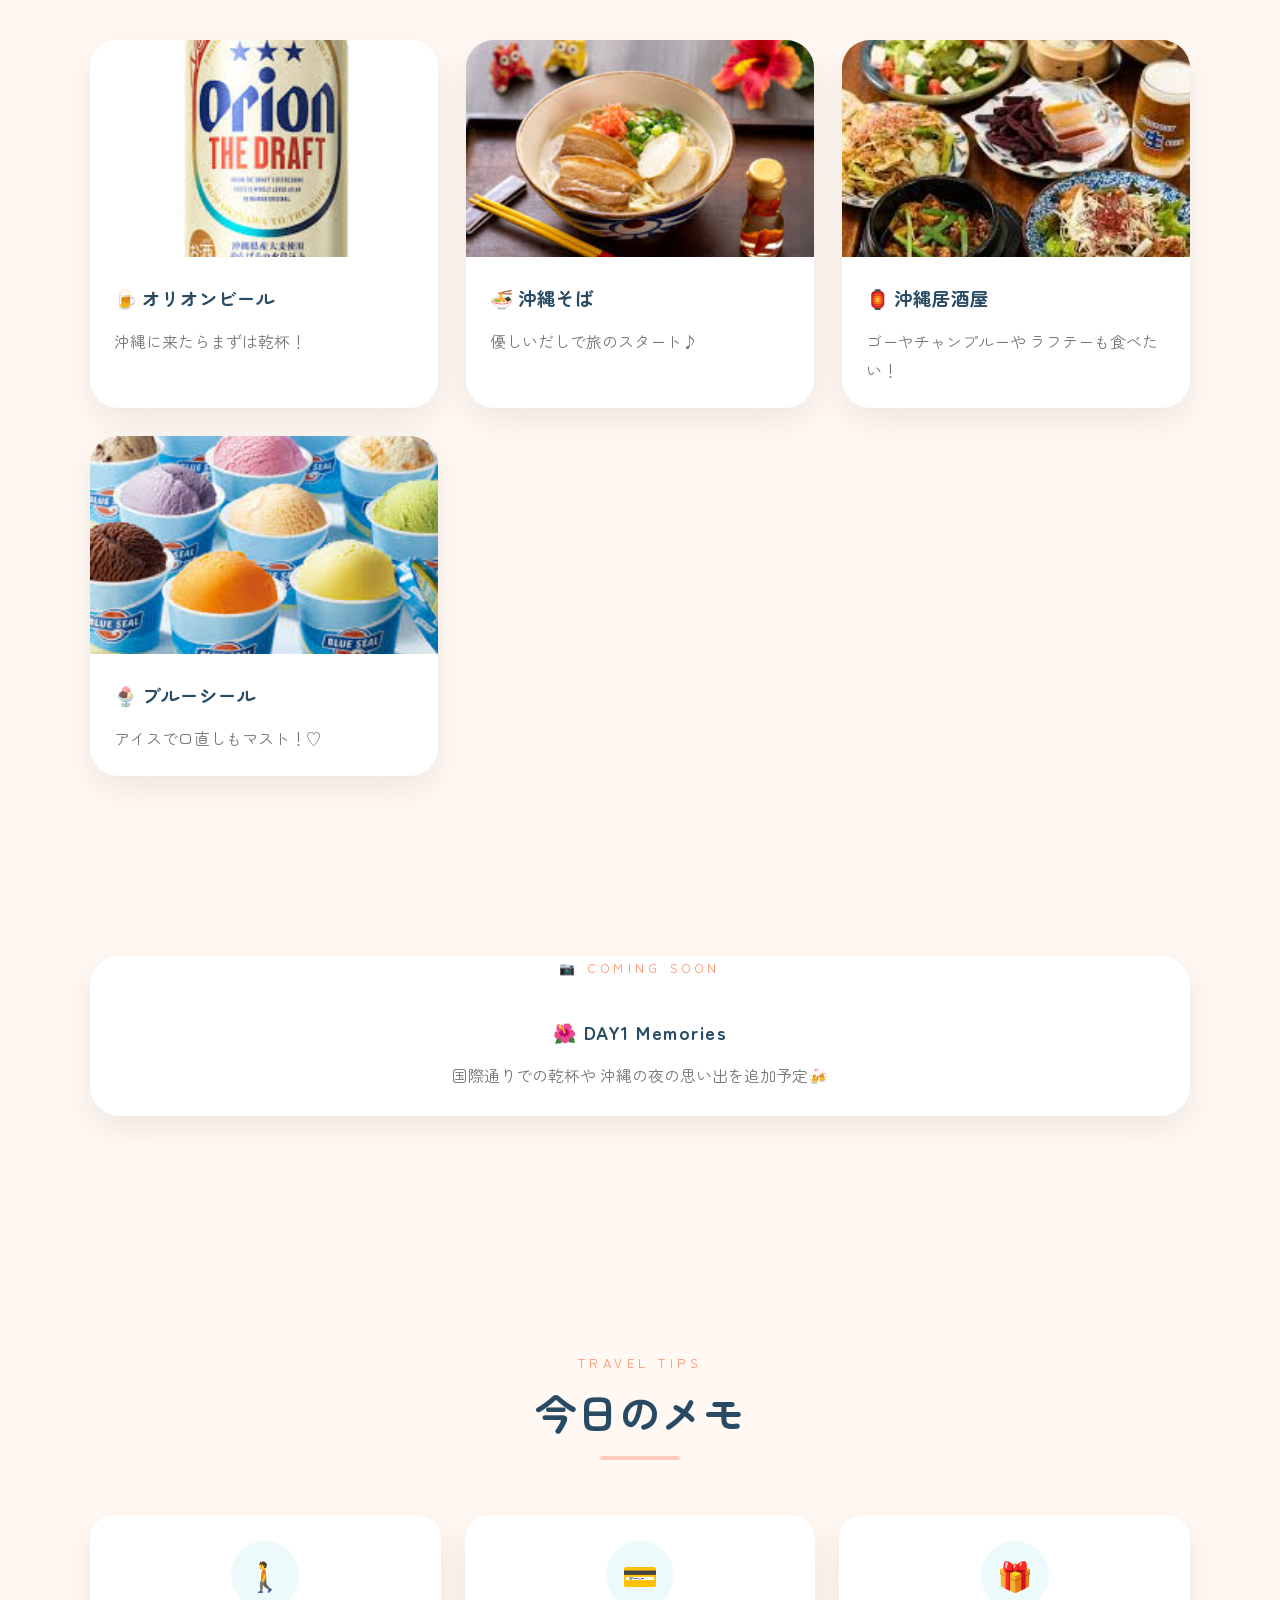
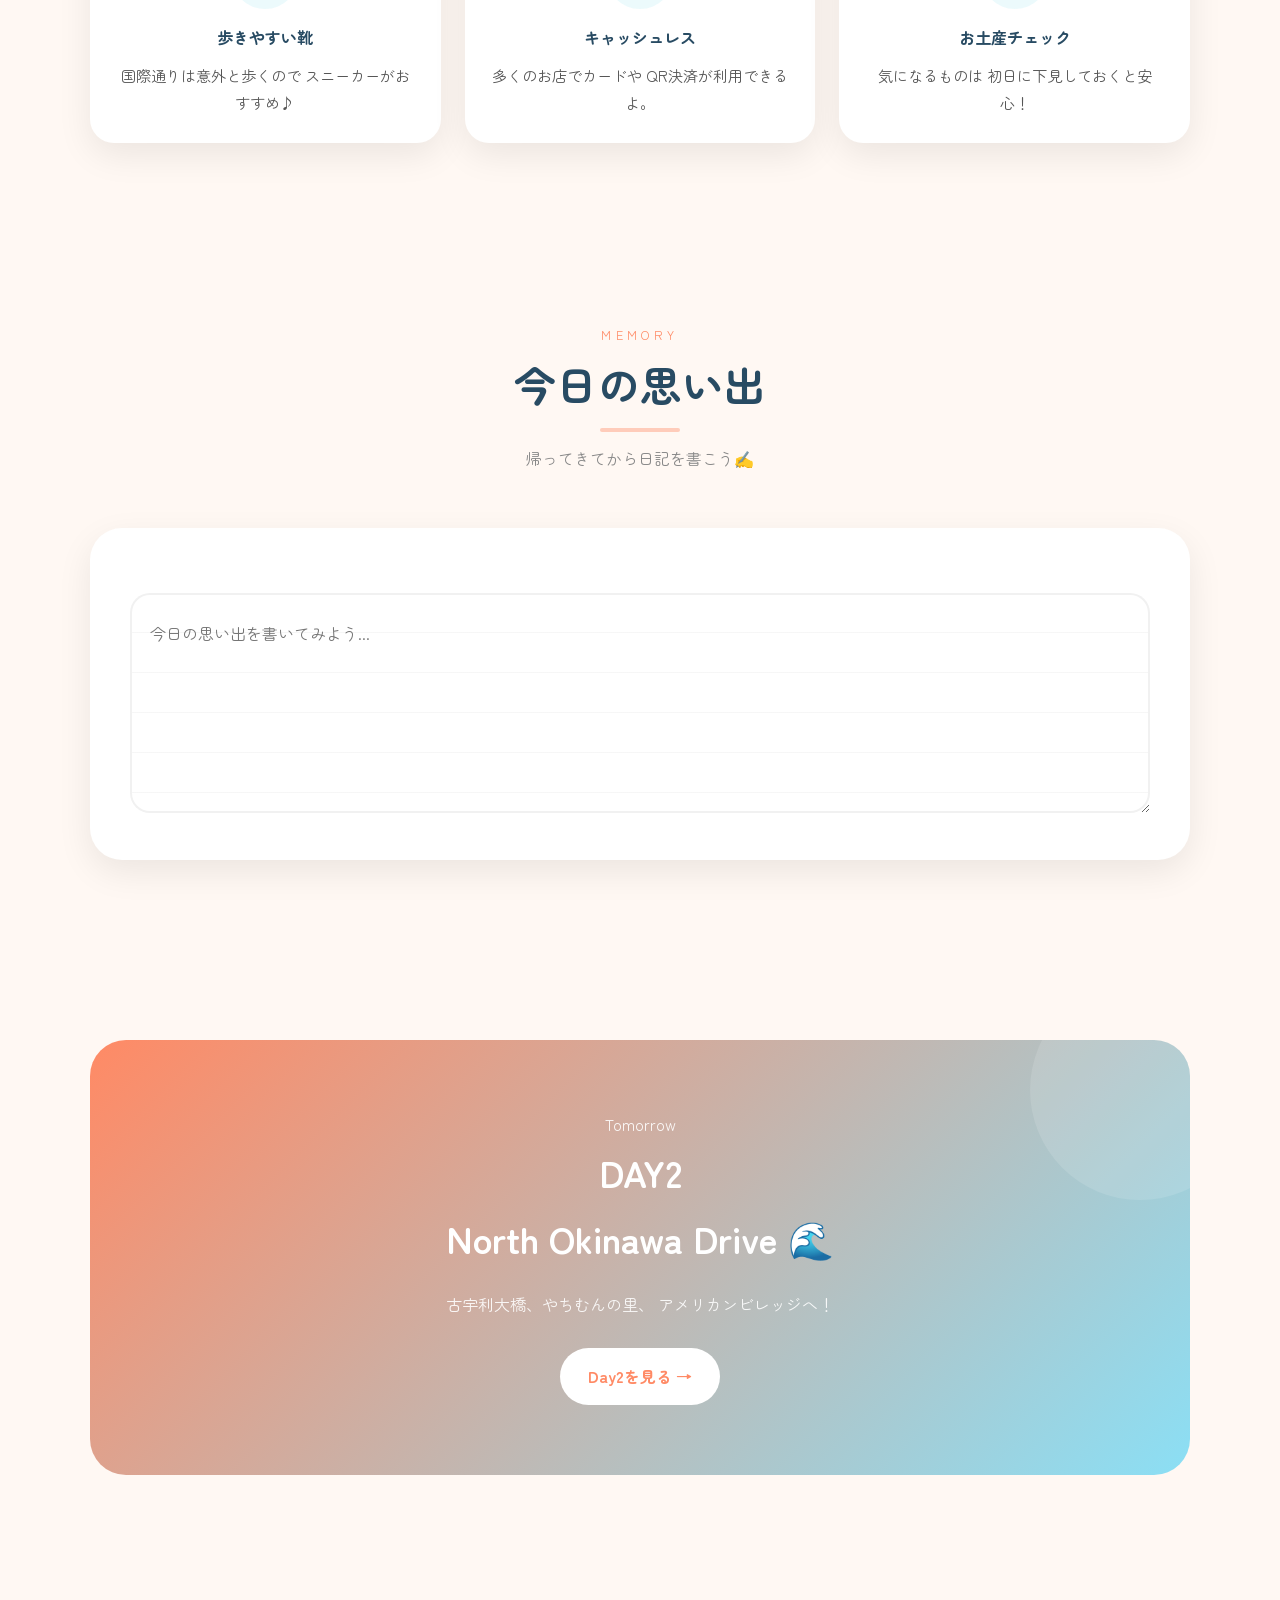
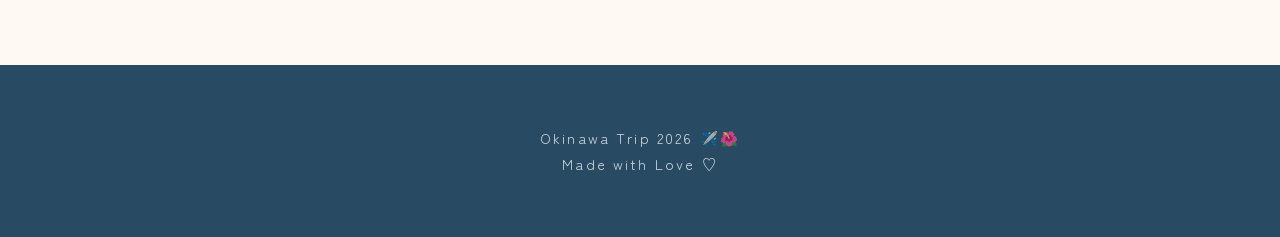
==== commit 7a22eb2c: "Add files via upload" ====
--- a/day1.html
+++ b/day1.html
@@ -225,7 +225,7 @@
                     </div>
                 </div>
                 <div class="gourmet-card">
-                    <img src="Background/izakaya.jpg" alt="沖縄居酒屋">
+                    <img src="Background/ice.jpg" alt="ブルーシール">
                     <div class="gourmet-body">
                         <h3>
                             🍨 ブルーシール
@@ -244,40 +244,27 @@
     <section>
         <div class="container">
             <div class="section-title fade">
-                <span>Photo Spot</span>
-                <h2>
-                    今日の思い出フォト
-                </h2>
-                <p>
-                    初日の写真をここに残そう📷
-                </p>
-            </div>
-            <!-- <div class="photo-grid fade">
-                <div class="photo-card">
-                    <img src="Background/kokusai_doori.jpg" alt="国際通り">
-                    <div class="photo-body">
-                        <h3>
-                            🌴 国際通り
-                        </h3>
-                        <p>
-                            ネオンが灯る沖縄一番の繁華街。
-                            旅のスタートにぴったり！
-                        </p>
-                    </div>
-                </div>
-                <div class="photo-card">
-                    <img src="Background/orion_beer.jpg" alt="オリオンビール">
-                    <div class="photo-body">
-                        <h3>
-                            🍺 乾杯！
-                        </h3>
-                        <p>
-                            沖縄に着いた記念の一枚✨
-                        </p>
-                    </div>
-                </div>
-            </div>
-        </div> -->
+                <div class="photo-grid fade">
+
+                    <div class="photo-card">
+
+                        <div class="photo-placeholder">
+                            <span>📷 Coming Soon</span>
+                        </div>
+
+                        <div class="photo-body">
+                            <h3>🌺 DAY1 Memories</h3>
+                            <p>
+                                国際通りでの乾杯や
+                                沖縄の夜の思い出を追加予定🍻
+                            </p>
+                        </div>
+
+                    </div>
+
+                </div>
+            </div>
+        </div>
     </section>
     <!-- ==========================
          TRAVEL TIPS
--- a/style.css
+++ b/style.css
@@ -1108,16 +1108,618 @@
     transition: .3s;
 }
 
-.trip-nav a:hover::after,
-.trip-nav a:active::after {
-    width: 100%;
-}
-
-.trip-nav a:hover::after {
-    width: 100%;
-}
-
-.trip-nav a:hover::after,
-.trip-nav a:active::after {
-    width: 100%;
-}+.trip-nav a:hover::after,
+.trip-nav a:active::after {
+    width: 100%;
+}
+
+/* ==================================================
+   LAST MOBILE OVERRIDES
+================================================== */
+.hero {
+    background-position: center center;
+    background-repeat: no-repeat;
+    background-size: cover;
+}
+
+@media(max-width:600px) {
+    html,
+    body {
+        width: 100%;
+        max-width: 100%;
+        overflow-x: hidden;
+    }
+
+    .hero {
+        min-height: 100svh;
+        background-position: center center;
+        background-repeat: no-repeat;
+        background-size: cover;
+    }
+
+    .schedule {
+        width: 100%;
+        gap: 18px;
+    }
+
+    .schedule::before,
+    .schedule-item::before {
+        display: none;
+    }
+
+    .schedule-item {
+        display: block;
+        width: 100%;
+        min-width: 0;
+        gap: 0;
+    }
+
+    .schedule-time {
+        width: max-content;
+        max-width: 100%;
+        min-width: 72px;
+        min-height: 38px;
+        margin: 0 0 10px;
+        padding: 8px 14px;
+        border-radius: 999px;
+        font-size: .82rem;
+        line-height: 1.25;
+        text-align: center;
+        white-space: normal;
+    }
+
+    .schedule-card {
+        width: 100%;
+        max-width: 100%;
+        min-width: 0;
+    }
+
+    .schedule-card h3,
+    .schedule-card p,
+    .schedule-card a,
+    .tag {
+        max-width: 100%;
+        overflow-wrap: anywhere;
+    }
+}
+
+/* ==================================================
+   FINAL MOBILE OVERRIDES
+================================================== */
+.hero {
+    background-position: center center;
+    background-repeat: no-repeat;
+    background-size: cover;
+}
+
+@media(max-width:600px) {
+    html,
+    body {
+        width: 100%;
+        max-width: 100%;
+        overflow-x: hidden;
+    }
+
+    .hero {
+        min-height: 100svh;
+        background-position: center center;
+        background-repeat: no-repeat;
+        background-size: cover;
+    }
+
+    .schedule {
+        width: 100%;
+        gap: 18px;
+    }
+
+    .schedule::before,
+    .schedule-item::before {
+        display: none;
+    }
+
+    .schedule-item {
+        display: block;
+        width: 100%;
+        min-width: 0;
+        gap: 0;
+    }
+
+    .schedule-time {
+        width: max-content;
+        max-width: 100%;
+        min-width: 72px;
+        min-height: 38px;
+        margin: 0 0 10px;
+        padding: 8px 14px;
+        border-radius: 999px;
+        font-size: .82rem;
+        line-height: 1.25;
+        text-align: center;
+        white-space: normal;
+    }
+
+    .schedule-card {
+        width: 100%;
+        max-width: 100%;
+        min-width: 0;
+    }
+
+    .schedule-card h3,
+    .schedule-card p,
+    .schedule-card a,
+    .tag {
+        max-width: 100%;
+        overflow-wrap: anywhere;
+    }
+}
+
+/* ==================================================
+   MOBILE FIXES
+================================================== */
+.hero {
+    background-position: center center;
+    background-repeat: no-repeat;
+    background-size: cover;
+}
+
+@media(max-width:600px) {
+    html,
+    body {
+        width: 100%;
+        max-width: 100%;
+        overflow-x: hidden;
+    }
+
+    .hero {
+        min-height: 100svh;
+        background-position: center center;
+        background-repeat: no-repeat;
+        background-size: cover;
+    }
+
+    .schedule {
+        width: 100%;
+        gap: 18px;
+    }
+
+    .schedule::before,
+    .schedule-item::before {
+        display: none;
+    }
+
+    .schedule-item {
+        display: block;
+        width: 100%;
+        min-width: 0;
+    }
+
+    .schedule-time {
+        width: max-content;
+        max-width: 100%;
+        min-width: 72px;
+        min-height: 38px;
+        margin: 0 0 10px;
+        padding: 8px 14px;
+        border-radius: 999px;
+        font-size: .82rem;
+        line-height: 1.25;
+        white-space: normal;
+    }
+
+    .schedule-card {
+        width: 100%;
+        max-width: 100%;
+        min-width: 0;
+    }
+
+    .schedule-card h3,
+    .schedule-card p,
+    .schedule-card a,
+    .tag {
+        max-width: 100%;
+        overflow-wrap: anywhere;
+    }
+}
+
+.check-list li::before {
+    content: ">";
+}
+
+/* ==================================================
+   RESPONSIVE POLISH
+================================================== */
+html {
+    font-size: 16px;
+}
+
+body {
+    word-break: normal;
+    overflow-wrap: anywhere;
+}
+
+img {
+    max-width: 100%;
+    height: auto;
+}
+
+textarea,
+input,
+select {
+    max-width: 100%;
+    font: inherit;
+}
+
+.container {
+    width: min(var(--content), calc(100% - 48px));
+}
+
+section {
+    padding: clamp(56px, 8vw, 90px) 0;
+}
+
+h2 {
+    font-size: clamp(1.75rem, 4vw, 2.3rem);
+}
+
+.section-title {
+    margin-bottom: clamp(32px, 6vw, 55px);
+}
+
+.section-title h2 {
+    font-size: clamp(1.85rem, 5vw, 2.6rem);
+    line-height: 1.35;
+}
+
+.hero {
+    min-height: 640px;
+    height: 92svh;
+}
+
+.hero-inner {
+    width: min(1100px, calc(100% - 48px));
+    padding: 28px 0 80px;
+}
+
+.hero h1 {
+    overflow-wrap: normal;
+}
+
+.hero-chip {
+    max-width: 100%;
+}
+
+.card,
+.memory {
+    padding: clamp(24px, 4vw, 40px);
+}
+
+.pickup {
+    padding: clamp(28px, 5vw, 50px);
+}
+
+.next-day {
+    padding: clamp(36px, 6vw, 70px);
+}
+
+.photo-grid {
+    grid-template-columns: repeat(auto-fit, minmax(min(280px, 100%), 1fr));
+}
+
+.info-box {
+    grid-template-columns: repeat(auto-fit, minmax(min(240px, 100%), 1fr));
+}
+
+.gourmet {
+    grid-template-columns: repeat(auto-fit, minmax(min(260px, 100%), 1fr));
+}
+
+.split {
+    grid-template-columns: minmax(0, 1fr) minmax(0, 1fr);
+}
+
+.schedule {
+    max-width: 100%;
+}
+
+.schedule-item {
+    left: auto;
+}
+
+.schedule-time {
+    white-space: nowrap;
+}
+
+.schedule-card {
+    min-width: 0;
+    padding: clamp(22px, 4vw, 28px);
+}
+
+.check-list li::before {
+    content: ">";
+}
+
+@media(max-width:900px) {
+    .hero {
+        min-height: 560px;
+        height: 78svh;
+        background-size: cover;
+    }
+
+    .hero h1 {
+        font-size: clamp(2.6rem, 10vw, 3.8rem);
+    }
+
+    .schedule-item {
+        grid-template-columns: 88px minmax(0, 1fr);
+        gap: 20px;
+    }
+
+    .schedule-time {
+        width: 88px;
+        min-height: 48px;
+        padding: 0 10px;
+        font-size: .88rem;
+    }
+}
+
+@media(max-width:600px) {
+    .container,
+    .hero-inner {
+        width: min(100% - 32px, var(--content));
+    }
+
+    section {
+        padding: 54px 0;
+    }
+
+    section::before {
+        background: rgba(255, 255, 255, .18);
+    }
+
+    .card {
+        border-radius: 22px;
+        padding: 22px;
+    }
+
+    .hero {
+        min-height: 560px;
+        height: auto;
+        background-size: cover;
+        animation: none;
+    }
+
+    .hero-inner {
+        padding: 22px 0 42px;
+    }
+
+    .trip-nav {
+        gap: 8px 12px;
+        margin-bottom: 30px;
+    }
+
+    .trip-nav a {
+        font-size: .76rem;
+        letter-spacing: .1em;
+        line-height: 1.4;
+    }
+
+    .cover-badge,
+    .hero-day {
+        padding: 8px 14px;
+        font-size: .72rem;
+        letter-spacing: .12em;
+    }
+
+    .hero h1 {
+        font-size: clamp(2.35rem, 14vw, 3.2rem);
+        line-height: 1.08;
+    }
+
+    .hero-sub {
+        margin-top: 14px;
+        letter-spacing: .12em;
+    }
+
+    .hero-info {
+        margin-top: 24px;
+        flex-direction: column;
+        align-items: flex-start;
+    }
+
+    .hero-chip {
+        padding: 9px 14px;
+        border-radius: 18px;
+    }
+
+    .photo-grid,
+    .gourmet {
+        gap: 22px;
+    }
+
+    .gallery {
+        gap: 16px;
+    }
+
+    .gallery img,
+    .photo,
+    .photo-card,
+    .gourmet-card {
+        border-radius: 20px;
+    }
+
+    .photo-body,
+    .gourmet-body,
+    .info-item,
+    .balloon,
+    .memo {
+        padding: 22px;
+    }
+
+    .pickup,
+    .next-day,
+    .memory {
+        border-radius: 24px;
+    }
+
+    .number-title {
+        align-items: flex-start;
+        gap: 14px;
+    }
+
+    .number-title span {
+        width: 44px;
+        height: 44px;
+        flex: 0 0 44px;
+    }
+
+    .schedule {
+        gap: 22px;
+        padding-left: 0;
+    }
+
+    .schedule::before {
+        left: 23px;
+        width: 3px;
+    }
+
+    .schedule-item {
+        grid-template-columns: 54px minmax(0, 1fr);
+        gap: 14px;
+    }
+
+    .schedule-item::before {
+        left: 14px;
+        top: 18px;
+        width: 14px;
+        height: 14px;
+        border-width: 3px;
+    }
+
+    .schedule-time {
+        width: 54px;
+        min-height: 44px;
+        padding: 0 6px;
+        border-radius: 14px;
+        font-size: .72rem;
+        line-height: 1.25;
+        text-align: center;
+        white-space: normal;
+    }
+
+    .schedule-card {
+        border-radius: 20px;
+    }
+
+    .section-title span {
+        letter-spacing: .22em;
+    }
+
+    footer {
+        margin-top: 60px;
+        padding: 42px 18px;
+    }
+}
+
+@media(max-width:380px) {
+    .container,
+    .hero-inner {
+        width: min(100% - 24px, var(--content));
+    }
+
+    .trip-nav {
+        gap: 7px 10px;
+    }
+
+    .trip-nav a {
+        font-size: .7rem;
+    }
+
+    .schedule-item {
+        grid-template-columns: 48px minmax(0, 1fr);
+        gap: 12px;
+    }
+
+    .schedule-time {
+        width: 48px;
+        font-size: .68rem;
+    }
+}
+
+.trip-nav a:hover::after {
+    width: 100%;
+}
+
+.trip-nav a:hover::after,
+.trip-nav a:active::after {
+    width: 100%;
+}
+
+/* ==================================================
+   LAST MOBILE OVERRIDES
+================================================== */
+.hero {
+    background-position: center center;
+    background-repeat: no-repeat;
+    background-size: cover;
+}
+
+@media(max-width:600px) {
+    html,
+    body {
+        width: 100%;
+        max-width: 100%;
+        overflow-x: hidden;
+    }
+
+    .hero {
+        min-height: 100svh;
+        background-position: center center;
+        background-repeat: no-repeat;
+        background-size: cover;
+    }
+
+    .schedule {
+        width: 100%;
+        gap: 18px;
+    }
+
+    .schedule::before,
+    .schedule-item::before {
+        display: none;
+    }
+
+    .schedule-item {
+        display: block;
+        width: 100%;
+        min-width: 0;
+        gap: 0;
+    }
+
+    .schedule-time {
+        width: max-content;
+        max-width: 100%;
+        min-width: 72px;
+        min-height: 38px;
+        margin: 0 0 10px;
+        padding: 8px 14px;
+        border-radius: 999px;
+        font-size: .82rem;
+        line-height: 1.25;
+        text-align: center;
+        white-space: normal;
+    }
+
+    .schedule-card {
+        width: 100%;
+        max-width: 100%;
+        min-width: 0;
+    }
+
+    .schedule-card h3,
+    .schedule-card p,
+    .schedule-card a,
+    .tag {
+        max-width: 100%;
+        overflow-wrap: anywhere;
+    }
+}
